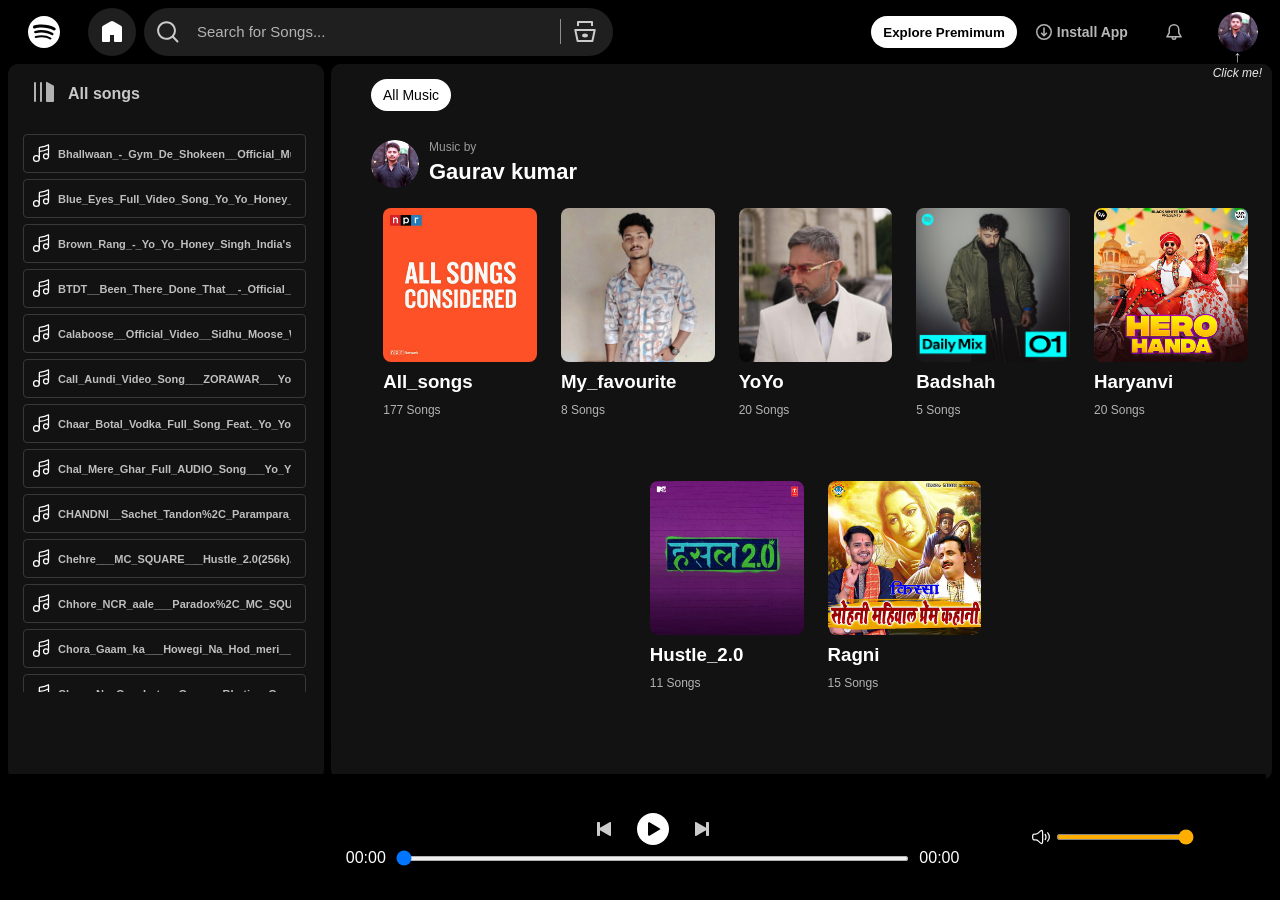
==== index.html @ 423208f3 "add equlizer" ====
<!DOCTYPE html>
<html lang="en">

<head>
    <meta charset="UTF-8">
    <meta name="viewport" content="width=device-width, initial-scale=1.0">
    <title>Gaurav's Music</title>
    <!-- Google tag (gtag.js) -->
    <script async src="https://www.googletagmanager.com/gtag/js?id=G-K8Z2J4M91L"></script>
    <script>
        window.dataLayer = window.dataLayer || [];
        function gtag() { dataLayer.push(arguments); }
        gtag('js', new Date());

        gtag('config', 'G-K8Z2J4M91L');
    </script>
    <link rel="icon" type="image/svg+xml" href="assets/Profile.png" />
    <link rel="stylesheet" href="spotify.css">
    <link rel="stylesheet" href="spotify2.css">
    <link rel="stylesheet" href="https://cdnjs.cloudflare.com/ajax/libs/font-awesome/6.7.2/css/all.min.css"
        integrity="sha512-Evv84Mr4kqVGRNSgIGL/F/aIDqQb7xQ2vcrdIwxfjThSH8CSR7PBEakCr51Ck+w+/U6swU2Im1vVX0SVk9ABhg=="
        crossorigin="anonymous" referrerpolicy="no-referrer" />
</head>

<body>

    <div id="image_open_sec">
        <div id="crose">×</div>
        <div class="profile_image all_flex">
            <img src="assets/Profile.png" alt="">
        </div>
        <h2>Hi, I am Gaurav Kumar</h2>
        <p>I’m a frontend developer passionate about creating clean, responsive, and user-friendly web applications. I
            work with HTML, CSS, JavaScript, React, and Tailwind CSS, and I’m always eager to keep learning, take on new
            challenges, and grow as a developer.</p>
        <a href="https://gaurav-kumar-03.vercel.app/" target="_blank">
            <button>Portfolio</button>
        </a>
    </div>

    <nav>
        <div class="nav_bar">
            <div class="nav_first all_flex">
                <div class="hameburger">
                    <img src="svg/hameburger.svg" alt="" class="invert">
                    <div class="red_text click_me ">
                        <p id="arrow">↑</p>
                        <em>Songs!</em>
                    </div>
                </div>
                <div class="spotify">
                    <img src="svg/spotify (1).svg" class="">
                </div>
                <div class="home">
                    <img src="svg/home.svg" alt="" class="invert">
                </div>
                <div class="serch_container">
                    <div class="serch_logo">
                        <img src="svg/serch.svg" alt="" class="invert" id="search_icon">
                    </div>
                    <div class="fst_input">
                        <input type="text" name="" id="search_input" placeholder="Search for Songs...">
                    </div>
                    <div class="browse">
                        <div class="brows_icon">
                            <img src="svg/browse.svg" alt="">
                        </div>
                    </div>
                </div>
            </div>
            <div class="next">
                <div class="btn1">
                    <button>Explore Premimum</button>
                </div>
                <div class="install all_flex">
                    <img src="svg/download.svg" alt="">
                    <div class="text">Install App</div>
                </div>
                <div class="bell all_flex">
                    <img src="svg/bell.svg" alt="">
                </div>
                <div class="login all_flex" id="profile_img">
                    <img src="assets/Profile.png" alt="" style="border-radius: 50%;">
                    <div class="click_me">
                        <p id="arrow">↑</p>
                        <em>Click me!</em>
                    </div>
                </div>
            </div>
        </div>

        <!-- search outcome -->

        <div class="search_output">
            <ul id="search_output_ul">
            </ul>
        </div>


    </nav>

    <div class="main">
        <div class="first_coloum">
            <div class="contnet_sec">
                <div class="content">
                    <div class="library">
                        <div class="lib_img">
                            <img src="svg/library.svg" alt="" class="invert">
                        </div>
                        <p class="folderName">All songs</p>
                    </div>
                    <div class="icon">
                        177 songs
                    </div>
                </div>
            </div>

            <div class="songs_sec">
                <div class="songs">
                    <ul></ul>
                </div>
            </div>
        </div>

        <div class="second_coloum">
            <div class="content2">
                <div class="sc_first">
                    <div class="buttons">
                        <div class="music">
                            <p>All Music</p>
                        </div>
                    </div>
                </div>

                <div class="scrool">

                    <div class="main_content">
                        <div class="singer">
                            <div class="img">
                                <img src="assets/Profile.png">
                            </div>
                            <div class="texxt">
                                <p>Music by</p>
                                <h1>Gaurav kumar</h1>
                            </div>
                        </div>
                    </div>
                    <div class="song_sec">

                        <!-- Dynamic data...  -->

                    </div>
                </div>
            </div>
        </div>
    </div>

    <div class="track_player">
        <div class="first">
            <div class="song_tittle">
                <p></p>
            </div>
        </div>
        <div class="second">
            <div class="top">
                <img id="previous" src="svg/left_play.svg" alt="" class="invert inv">
                <img id="play" src="svg/play1.svg" alt="">
                <img id="next" src="svg/right_play.svg" alt="" class="invert inv">
            </div>
            <div class="bottom all_flex">
                <p id="start_timing">00:00</p>
                <input type="range" id="music_seekbar" value="0">
                <p id="timing">00:00</p>
            </div>
        </div>
        <div class="third all_flex">
            <img src="svg/volumeFull.svg" alt="" class="invert" id="volume_icon">
            <input type="range" id="volume" class="volume-slider" min="0" max="1" step="0.001" value="1">
        </div>
    </div>


</body>

<script src="spotify.js"></script>

</html>
---- spotify.css ----
* {
    margin: 0;
    padding: 0;
}

body {
    background-color: #000;
    color: #fff;
    padding: 8px;
    font-family: Arial, sans-serif;
    /* position: relative; */
}

nav {
    position: relative;
}

.nav_bar {
    width: 100%;
    height: 48px;
    display: flex;
    align-items: center;
    justify-content: space-between;
}

.spotify {
    width: 72px;
    height: 48px;
    display: flex;
    justify-content: center;
    align-items: center;
}

.hameburger {
    position: relative;
}

.hameburger img {
    width: 30px;
    display: none;
}

.spotify img {
    width: 32px;
    height: 32px;
    cursor: pointer;
}

.home {
    margin: 0 0 0 8px;
    padding: 12px;
    background-color: #1f1f1f;
    border-radius: 50%;
    width: 24px;
    height: 24px;
}

.home img {
    width: 24px;
    height: 24px;
    cursor: pointer;
}

.serch_container {
    border-radius: 0 30px 30px 0;
    width: auto;
    height: 48px;
    padding: 0 8px;
    display: flex;
}

.serch_logo {
    width: 48px;
    height: 48px;
    background-color: #1f1f1f;
    border-radius: 30px 0 0 30px;
}

.serch_logo img {
    padding: 0 12px;
    width: 24px;
    height: 48px;
    filter: invert(.8);
    cursor: pointer;
}

.fst_input input {
    width: 362px;
    height: 48px;
    background-color: #1f1f1f;
    border: none;
    outline: none;
    padding-left: 5px;
    color: #fff;
}

.fst_input input::placeholder {
    color: #b3b3b3;
    font-size: 15px;
}

.browse {
    width: 54px;
    height: 48px;
    background-color: #1f1f1f;
    border-radius: 0 30px 30px 0;
}

.brows_icon {
    margin: 11px 0 0 1px;
    border-left: 1px solid rgb(141, 141, 141);
    width: 40.667px;
    height: 24.667px;
    background-color: #1f1f1f;
}

.brows_icon img {
    width: 24px;
    height: 24px;
    filter: invert(.8);
    padding: 1px 8px 0 12px;
    cursor: pointer;
}

.next {
    /* margin-left: 228.267px; */
    width: 400.667px;
    height: 48px;
    display: flex;
    align-items: center;
}

.btn1 button {
    width: 145.33px;
    height: 32px;
    background-color: #fff;
    color: #000;
    border: none;
    outline: none;
    font-weight: 700;
    border-radius: 30px;
    cursor: pointer;
}

.install {
    margin-left: 7px;
    width: 95.333px;
    height: 24px;
    padding: 4px 8px 4px 12px;
}

.install img {
    width: 16px;
    height: 16px;
    filter: invert(.7);
    cursor: pointer;
}

.install .text {
    font-weight: 700;
    font-size: 14px;
    margin-left: 5px;
    color: #ffffffb7;
    cursor: pointer;
}

.bell {
    width: 32px;
    height: 32px;
    margin-left: 14px;
    padding: 0 8px;
}

.bell img {
    width: 16px;
    height: 16px;
    filter: invert(.7);
    cursor: pointer;
}

.login {
    position: relative;
    margin-left: 7px;
    width: 70px;
    height: 48px;
}

.login img {
    width: 60%;
    cursor: pointer;
}

.main {
    display: flex;
    gap: 7px;
    margin-top: 8px;
}

.first_coloum {
    width: 25%;
    height: 79.5vh;
    border-radius: 10px;
    background-color: #121212;
}

.second_coloum {
    width: 75%;
    height: 79.5vh;
    border-radius: 10px;
    background-color: #121212;
}

.content2 {
    width: auto;
    height: auto;
    width: 100%;
    height: 76.5vh;
    border-radius: 10px;
    background-color: #121212;
}

.contnet_sec {
    width: 100%;
    height: 65px;
}

.content {
    width: 90%;
    height: 40px;
    padding: 12px 16px 8px 16px;
    display: flex;
    justify-content: space-between;
}

.library {
    width: 142px;
    height: 32px;
    padding: 4px 8px;
    display: flex;
    margin-right: 60px;
}

.lib_img {
    width: 24px;
    height: 24px;
    margin-right: 12px;
}

.lib_img img {
    width: auto;
    filter: invert(.7);
}

.library p {
    font-weight: 700;
    height: 28px;
    line-height: 28px;
    color: #ffffffc4;
}

.icon {
    width: 72px;
    font-size: 12px;
    font-weight: 500;
    display: flex;
    justify-content: center;
    align-items: center;
    opacity: 0;
    visibility: hidden;
}

.width {
    width: 32px;
    height: 32px;
}

.img_wdth {
    width: 16px;
    height: 16px;
}

.plus {
    margin: 2px 15px auto auto;
    filter: invert(.3);
}

.right {
    margin: 2px auto auto auto;
    filter: invert(.3);
}

.songs_sec {
    width: 94%;
    height: 80vh;
    padding: 5px 0px 0px 15px;
}

.songs {
    width: 100%;
    height: 62vh;
    overflow: scroll;
    overflow-x: hidden;
}

.songs ul {
    display: flex;
    flex-direction: column;
    gap: 6px;
}

.songs ul li {
    display: flex;
    align-items: center;
    overflow: hidden;
    width: 90%;
    height: 23px;
    list-style-type: decimal;
    font-size: 11px;
    padding: 7px;
    border-radius: 4px;
    cursor: pointer;
    color: #ffffffba;
    font-weight: 550;
    border: 1.5px solid rgb(56, 56, 56);
}

.songs ul li:hover {
    background-color: #242424;
    /* color: #00ff62; */
}

.music_icn img {
    margin-right: 7px;
}

.music_text {
    display: flex;
    align-items: center;
    width: 87%;
    overflow: scroll;
    scrollbar-width: none;
}

.music_text02 {
    display: flex;
    align-items: center;
    width: 93%;
    overflow: scroll;
    scrollbar-width: none;
}

.sc_first {
    width: auto;
    height: 64px;
    padding: 8px 40px 0 40px;
}

.buttons {
    width: 200px;
    height: 40px;
    padding-top: 7px;
    display: flex;
}

.buttons p {
    margin: 0 7px 0 0;
    padding: 8px 12px;
    border-radius: 20px;
    font-size: 14px;
    background-color: #454545;
}

.music p {
    background-color: #fff;
    color: #000;
}

.main_content {
    width: 80%;
    padding: 4px 40px 0 40px;
    /* border: 1px solid palegreen; */
    margin-bottom: 8px;
}

.singer {
    width: 80%;
    height: 48px;
    display: flex;
    gap: 10px;
    /* border: 1px solid rgb(0, 255, 0); */
}

.singer .img {
    width: 48px;
    height: 48px;
}

.singer .img img {
    width: 48px;
    border-radius: 50%;
}

.texxt p {
    font-size: 12px;
    filter: invert(.4);
}

.texxt h1 {
    margin-top: 5px;
    font-size: 22px;
    font-weight: 700;
}

.song_sec {
    /* border: 1px solid rgb(0, 255, 0); */
    padding-left: 28px;
    display: flex;
    flex-wrap: wrap;
    justify-content: center;
}

.scrool {
    overflow-y: scroll;
    overflow-x: hidden;
    height: auto;
    height: 67vh;
}

.song {
    /* width: 155.179px;
    height: 248.385px; */
    padding: 12px;
    border-radius: 7px;
    cursor: pointer;
    overflow: hidden;
}

.song:hover {
    background-color: #1f1f1f;
    --a: 1;
}

.song img {
    width: 153.719px;
    height: 153.719px;
    border-radius: 8px;
}

.song .txt {
    width: 153.719px;
    height: 86.667px;
    margin-top: 5px;
}

.song .txt h3 {
    margin: 5px 0 10px 0;
}

.song .txt {
    width: 100%;
}

.song .txt p {
    font-size: 12px;
    filter: invert(.3);
}

.secnd_song {
    position: relative;
}

.secnd_song i {
    position: absolute;
    top: 105px;
    right: 20px;
    background-color: #1ed760;
    color: #000000;
    border-radius: 50%;
    display: inline-flex;
    align-items: center;
    justify-content: center;
    width: 50px;
    height: 50px;
    opacity: var(--a);
    transition: all .1s ease-out;
    box-shadow: 0 8px 9px rgba(0, 0, 0, .5);
}

.track_player {
    z-index: 1000;
    margin-top: 2px;
    width: 99%;
    height: 14vh;
    display: flex;
    align-items: center;
    justify-content: center;
    position: fixed;
    bottom: 0px;
    left: -1px;
    overflow: hidden;
    background-color: rgb(0, 0, 0);
}

.first {
    width: 25%;
    height: 51.333px;
    padding: 10px 20px;
}

.song_tittle {
    width: 85%;
    overflow: scroll;
    scrollbar-width: none;
}

.song_tittle p {
    font-size: 12px;
    font-weight: 500;
}

.second {
    width: 50%;
    height: 61.333px;
}

.third {
    width: 25%;
    height: 61.333px;
    gap: 5px;
}

.top {
    margin: 7px 0 4px 0;
    height: 32px;
    display: flex;
    justify-content: center;
    align-items: center;
    gap: 25px;
}

.bottom {
    gap: 10px;
}

#music_seekbar {
    width: 84%;
    cursor: pointer;
    height: 5px;
}

.top img {
    width: 16px;
    height: 16px;
    cursor: pointer;
}

.top :nth-child(2) {
    padding: 8px;
    border-radius: 50%;
    background-color: #fff;
}

#volume_icon {
    cursor: pointer;
}

.volume-slider {
    cursor: pointer;
    height: 5.5px;
    width: 45%;
    accent-color: rgb(255, 174, 0);
}


/* image open sec */


#image_open_sec {
    display: flex;
    flex-direction: column;
    justify-self: center;
    align-items: center;
    position: absolute;
    gap: 5px;
    width: 25%;
    top: 70px;
    right: 30px;
    z-index: 1000;
    color: rgb(255, 255, 255);
    background: rgba(37, 24, 74, 0.306);
    padding: 20px;
    border-radius: 20px;
    backdrop-filter: blur(20px);
    opacity: 0;
    visibility: hidden;
    transition: opacity 0.3s ease-in-out, visibility 0.3s ease-in-out;
}



#image_open_sec.show {
    opacity: 1;
    visibility: visible;
}

.profile_image img {
    width: 70%;
    cursor: pointer;
    border: 3px solid blue;
    border-radius: 50%;
    /* box-shadow: 0 2px 5px rgba(215 115 255, .6); */
}

#image_open_sec p {
    font-size: 12px;
}

#image_open_sec h2 {
    color: #8353d6;
}

#image_open_sec button {
    cursor: pointer;
    padding: 5px 10px;
    background: linear-gradient(90deg, rgb(130, 69, 236), rgb(168, 85, 247));
    border: none;
    outline: none;
    border-radius: 7px;
    color: #fff;
    font-weight: 550;
    margin-top: 10px;
    box-shadow: 0 0 2px #8245ec, 0 0 2px #8245ec, 0 0 40px #8245ec
}

#image_open_sec button:hover {
    transition: all ease-in-out;
    transition-duration: 300ms;

    transform: scale(1.05);
}

#crose {
    position: absolute;
    font-size: 35px;
    cursor: pointer;
    top: 5px;
    right: 18px;
    color: #ffffffc8;
}

#crose:hover {
    color: red;
}

.click_me {
    position: absolute;
    top: 40px;
    right: 10px;
    display: flex;
    flex-direction: column;
    align-items: center;
    opacity: 0;
    visibility: hidden;
    transition: opacity 0.3s ease-in-out, visibility 0.3s ease-in-out;
}

.click_me.show {
    opacity: 1;
    visibility: visible;
}

.click_me em {
    font-size: 12px;
    font-weight: 300;
    color: rgb(235, 235, 235);
}

#arrow {
    font-size: 16px;
    font-weight: 900;
    color: rgb(205, 205, 205);
}

.trackk {
    display: flex;
    white-space: nowrap;
}

.red_text {
    right: 100px;
    top: 25px;
}
---- spotify2.css ----
.invert {
  filter: invert(1);
}

:root {
  --a: 0;
}

.inv {
  filter: invert(.8);
}

.opicty {
  fill: currentcolor;
}

.all_flex {
  display: flex;
  justify-content: center;
  align-items: center;
}

::-webkit-scrollbar {
  width: 8px;
}

::-webkit-scrollbar-track {
  background: #00000092;
}

::-webkit-scrollbar-thumb {
  background: #797979;
  border-radius: 10px;
}

::-webkit-scrollbar-thumb:hover {
  background: #3086a9;
  cursor: pointer;
}


/* search outcome____________________________________________________________  */

.search_output {
  background-color: rgba(0, 0, 0, 0.795);
  backdrop-filter: blur(20px);
  width: 44%;
  padding: 10px 15px;
  position: absolute;
  top: 53px;
  left: 80px;
  border-radius: 0 0 5px 5px;
  overflow-y: scroll;
  overflow-x: hidden;
  max-height: 50vh;
  z-index: 1;
  opacity: 0;
  visibility: hidden;
  transition: opacity 0.3s ease-in-out, visibility 0.3s ease-in-out;
}

.search_output.show {
  opacity: 1;
  visibility: visible;
}

.search_output ul {
  list-style: none;
  margin-top: 10px;
  display: flex;
  flex-direction: column;
  gap: 5px;
}

.search_output ul li {
  border: 1.5px solid rgb(103, 103, 103);
  border-radius: 3px;
  padding: 5px;
  font-weight: 550;
  font-size: 11px;
  overflow: scroll;
  scrollbar-width: none;
  display: flex;
  align-items: center;
  cursor: pointer;
}

.search_output ul li:hover {
  background-color: rgba(255, 255, 255, 0.1);
}

.no_result {
  color: red;
}


.active-song {
  color: #1ed760 !important;
  /* bright green text */
  font-weight: 600;
}

.active-song-icon {
  filter: hue-rotate(80deg) brightness(1.5);
  /* optional effect */
}



/* equalizer animation */
.equalizer {
  display: inline-block;
  margin: auto 7px auto 3px;
  width: 17px;
  height: 17px;
  position: relative;
}

.equalizer span {
  position: absolute;
  bottom: 0;
  width: 3px;
  background: gold;
  /* color of bars */
  animation: bounce 0.8s infinite ease-in-out;
}

.equalizer span:nth-child(1) {
  left: 0px;
  animation-delay: -0.2s;
}

.equalizer span:nth-child(2) {
  left: 5px;
  animation-delay: -0.4s;
}

.equalizer span:nth-child(3) {
  left: 10px;
  animation-delay: -0.6s;
}

@keyframes bounce {

  0%,
  100% {
    height: 3px;
  }

  50% {
    height: 12px;
  }
}

/* paused animation state */
.equalizer.paused span {
  animation-play-state: paused;
}



/* All media queries for responsivenes________________________________________  */



@media (max-width: 1035px) {
  .red_text {
    right: 0;
    top: 25px;
  }

  .icon {
    opacity: .6;
    visibility: visible;
  }

  .first_coloum {
    position: absolute;
    left: -120%;
    transition: all .6s ease-in-out;
    z-index: 1;
    width: 500px;
    height: 93vh;
  }

  #image_open_sec {
    width: 40%;
  }

  .btn1 {
    display: none;
  }

  .songs_sec,
  .songs {
    height: 68vh;
  }

  .second_coloum {
    width: 100%;
  }

  .next {
    margin-left: auto;
  }

  .seekbar1,
  .seekbar {
    width: 100%;
  }

  .track_player {
    display: flex;
    justify-content: center;
    align-items: center;
    width: 100%;
  }

  .next {
    width: auto;
  }

  .nav_bar {
    width: auto;
  }

  .sc_first {
    width: auto;
  }

  .fst_input input {
    width: auto;
  }

  .scrool {
    overflow-y: scroll;
    overflow-x: hidden;
    scrollbar-width: none;
  }

  .singer {
    width: 100%;
  }

  .texxt p {
    font-size: 18px;
  }

  .hameburger img {
    display: block;
  }
}

@media (max-width: 900px) {
  .song_tittle p {
    white-space: nowrap;
  }

  .top {
    margin: 0 0 5px 0;
  }

  .first {
    display: flex;
    justify-content: center;
    align-items: center;
    width: 100%;
    overflow: scroll;
    scrollbar-width: none;
    padding: 0px;
  }

  .second {
    width: 80%;
  }

  .third {
    width: 50%;
  }

  .seekbar1,
  .seekbar {
    width: 400px;
  }

  .song_tittle {
    display: flex;
    justify-content: center;
    align-items: center;
    overflow: scroll;
    scrollbar-width: none;
  }

  .track_player {
    flex-direction: column;
  }
}

@media (max-width: 720px) {

  .install {
    display: none;
  }
}

@media (max-width: 590px) {
  .song_tittle {
    justify-content: start;
  }

  .serch_logo {
    display: none;
  }

  .bell {
    display: none;
  }


  #search_input {
    border-radius: 25px;
  }

  .browse {
    display: none;
  }

  .serch_logo {
    border-radius: 30px;
  }


  .serch_container.active .fst_input input {
    display: block;
    width: 120%;
  }

}

@media (max-width: 500px) {
  .home {
    display: none;
  }

  .first_coloum {
    width: 100%;
  }

  .search_output {
    width: 65%;
  }
}

@media (max-width: 450px) {
  #image_open_sec {
    width: 60%;
    top: 65px;
    right: 20px;
    border-radius: 10px;
  }

  #start_timing,
  #timing {
    font-size: 12px;
  }

  .spotify,
  .main_content {
    display: none;
  }

  #music_seekbar {
    height: 4px;
  }

  .nav_bar {
    width: 100%;
  }

  .nav_first {
    width: 100%;
    display: flex;
    align-items: center;
    justify-content: space-around;
  }

  .hameburger {
    position: absolute;
    top: 5px;
    left: -5px;
  }

  .volume-slider {
    height: 5px;
  }

  .next {
    margin: 0;
  }

  .first_coloum {
    width: 100%;
  }

  .texxt h1 {
    margin-top: 5px;
    font-size: 16px;
    font-weight: 600;
  }

  .texxt p {
    font-size: 14px;
  }

  .sc_first {
    width: auto;
    height: 35px;
    padding: 8px 20px 0 30px;
  }

  .song_sec {
    padding-left: 0px;
  }

  #search_input {
    border-radius: 50px;
    padding-left: 10px;
  }

  .buttons {
    padding-top: 0;
  }

  .song_sec {
    padding-bottom: 10px;
  }

  .scrool {

    height: 71vh;

    .main_content {
      height: auto;
    }

    .song {
      width: 43%;
      height: auto;
      padding: 20px 10px 0 10px;
    }

    .song img {
      width: 100%;
      height: auto;
    }

    .secnd_song i {
      width: 50px;
      top: 116px;
      right: 20px;
    }

  }
}


@media (max-width: 380px) {
  .search_output {
    top: 53px;
    left: 60px;
    width: 65%;
  }

  .secnd_song i {
    width: 50px;
    top: 80px;
    right: 20px;
  }

  .serch_logo {
    display: none;
  }

  .spotify {
    display: none;
  }

  .scrool .song {
    width: 40%;
  }

  .first_coloum {
    width: 100%;
  }

  .login {
    margin: 0;
  }

  .login {
    width: 52px;
  }

  .spotify {
    width: 46px;
  }

  .next {
    margin-left: 0px;
  }
}
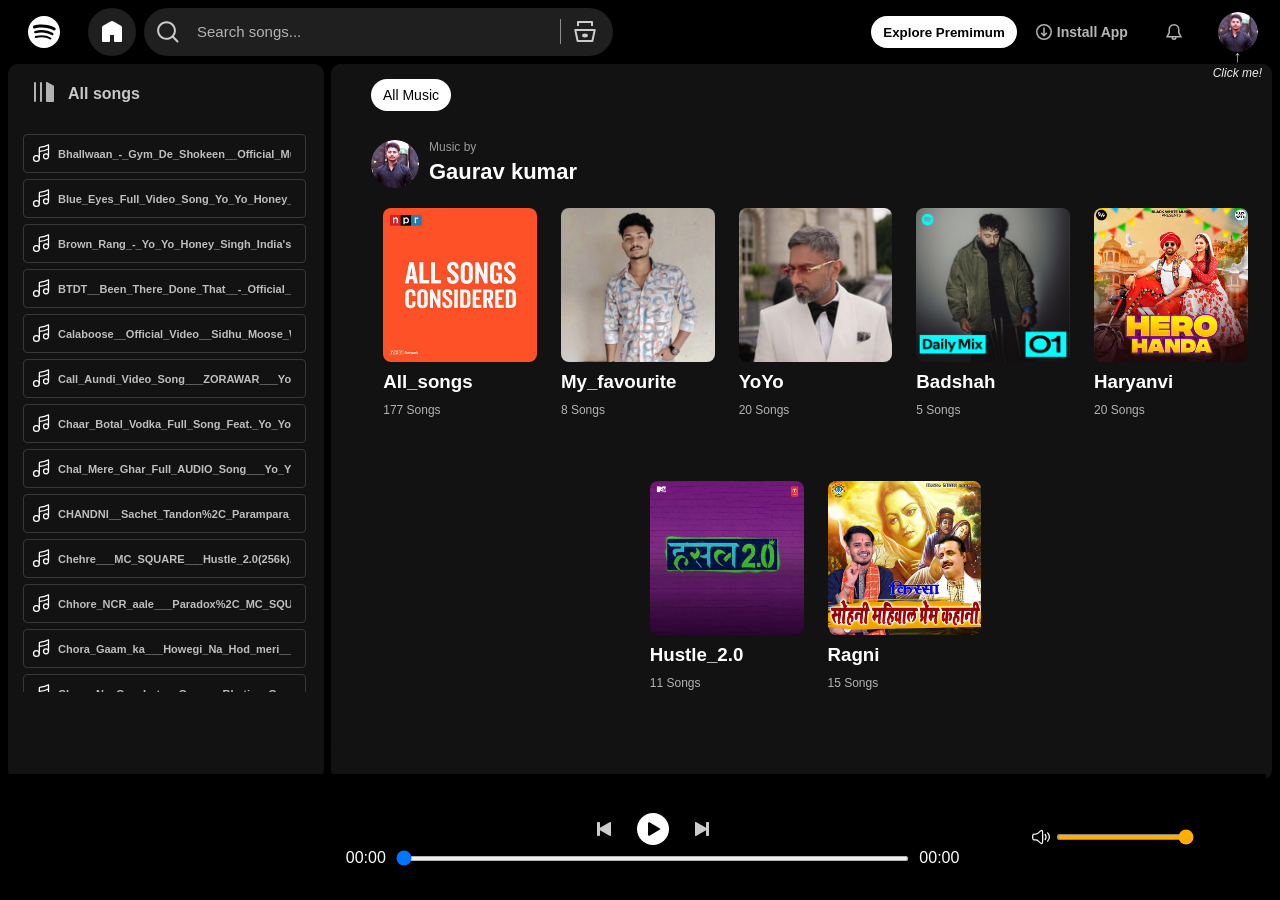
==== commit a55f788b: "enhance search fun" ====
--- a/index.html
+++ b/index.html
@@ -59,7 +59,7 @@
                         <img src="svg/serch.svg" alt="" class="invert" id="search_icon">
                     </div>
                     <div class="fst_input">
-                        <input type="text" name="" id="search_input" placeholder="Search for Songs...">
+                        <input type="text" name="" id="search_input" placeholder="Search songs...">
                     </div>
                     <div class="browse">
                         <div class="brows_icon">
--- a/spotify.css
+++ b/spotify.css
@@ -67,6 +67,7 @@
     height: 48px;
     padding: 0 8px;
     display: flex;
+    align-items: center;
 }
 
 .serch_logo {
@@ -98,6 +99,8 @@
     color: #b3b3b3;
     font-size: 15px;
 }
+
+
 
 .browse {
     width: 54px;
@@ -123,7 +126,6 @@
 }
 
 .next {
-    /* margin-left: 228.267px; */
     width: 400.667px;
     height: 48px;
     display: flex;
--- a/spotify2.css
+++ b/spotify2.css
@@ -53,7 +53,7 @@
   overflow-y: scroll;
   overflow-x: hidden;
   max-height: 50vh;
-  z-index: 1;
+  z-index: 10000;
   opacity: 0;
   visibility: hidden;
   transition: opacity 0.3s ease-in-out, visibility 0.3s ease-in-out;
@@ -165,7 +165,7 @@
 
 @media (max-width: 1035px) {
   .red_text {
-    right: 0;
+    right: -9px;
     top: 25px;
   }
 
@@ -308,17 +308,53 @@
     justify-content: start;
   }
 
-  .serch_logo {
-    display: none;
+
+  .fst_input {
+    display: none;
+    transition: all 0.3s ease;
+  }
+
+  .serch_container.active .fst_input {
+    display: block;
+    animation: slideIn 0.3s ease-in-out forwards;
+  }
+
+  .serch_container.active .serch_logo {
+    display: none;
+  }
+
+  .fst_input input {
+    height: 40px;
+    color: #b3b3b3;
+    background: #0c0c0c00;
+    border-left: 1px solid #ffffff7a;
+    border-bottom: 1px solid #ffffff7a;
+    border-top: none;
+    border-right: none;
+    border-radius: 50px;
+    padding: 0 12px;
+    font-size: 14px;
+  }
+
+  .fst_input input::placeholder {
+    color: #b3b3b3ac;
+    font-size: 14px;
+  }
+
+  @keyframes slideIn {
+    from {
+      opacity: 0;
+      transform: translateX(-20px);
+    }
+
+    to {
+      opacity: 1;
+      transform: translateX(0);
+    }
   }
 
   .bell {
     display: none;
-  }
-
-
-  #search_input {
-    border-radius: 25px;
   }
 
   .browse {
@@ -331,8 +367,7 @@
 
 
   .serch_container.active .fst_input input {
-    display: block;
-    width: 120%;
+    width: 105%;
   }
 
 }
@@ -359,6 +394,17 @@
     border-radius: 10px;
   }
 
+  .serch_logo {
+    background-color: #00000000;
+    height: 50px;
+    width: 35px;
+  }
+
+  .serch_logo img {
+    padding-right: 0;
+    width: 56%;
+  }
+
   #start_timing,
   #timing {
     font-size: 12px;
@@ -381,7 +427,8 @@
     width: 100%;
     display: flex;
     align-items: center;
-    justify-content: space-around;
+    justify-content: flex-end;
+    overflow: hidden;
   }
 
   .hameburger {
@@ -461,6 +508,10 @@
     }
 
   }
+
+  .serch_container {
+    padding: 0;
+  }
 }
 
 
@@ -471,15 +522,16 @@
     width: 65%;
   }
 
+  .fst_input {
+    width: 140px;
+  }
+
   .secnd_song i {
     width: 50px;
     top: 80px;
     right: 20px;
   }
 
-  .serch_logo {
-    display: none;
-  }
 
   .spotify {
     display: none;
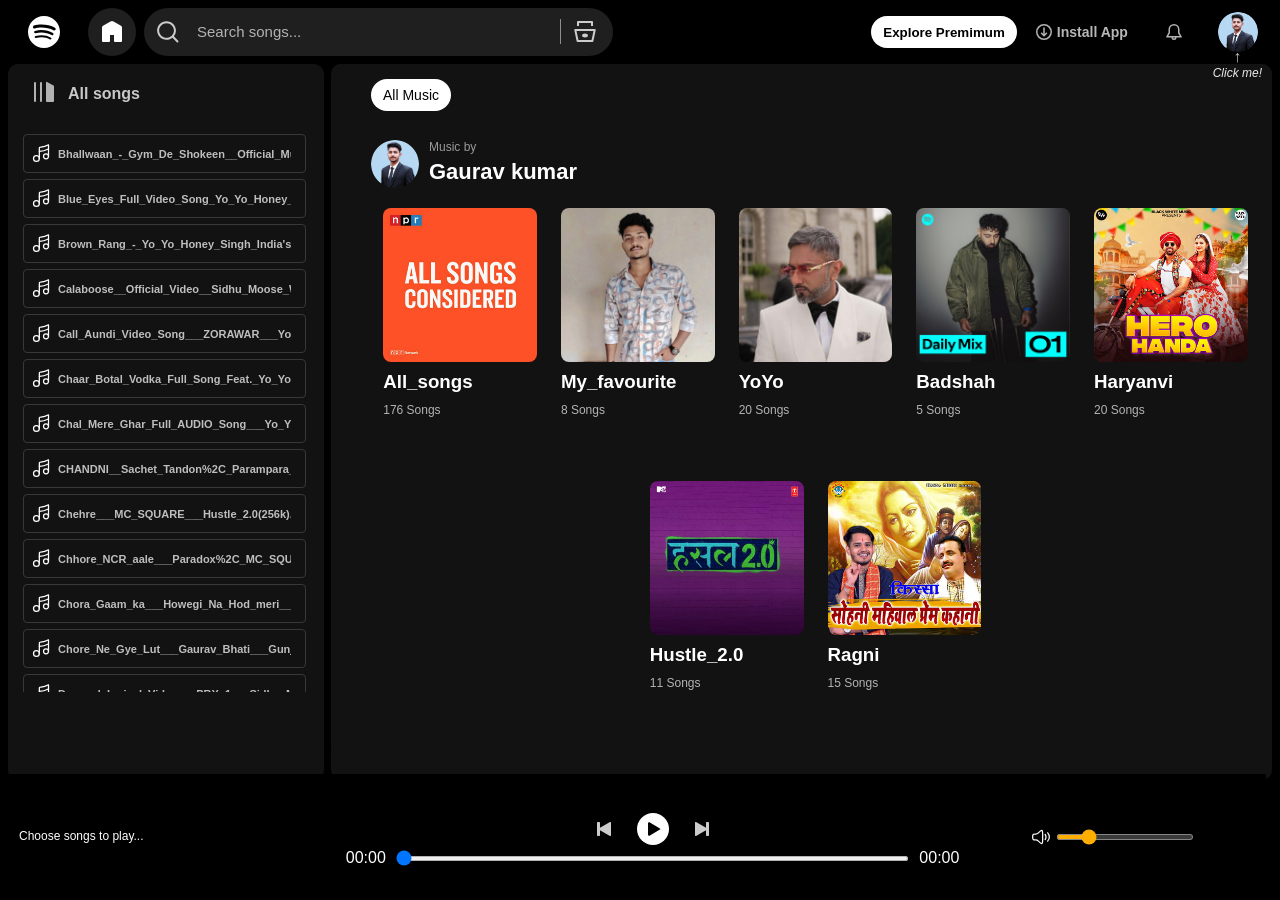
==== commit e765bcdd: "change profile" ====
--- a/index.html
+++ b/index.html
@@ -158,7 +158,7 @@
     <div class="track_player">
         <div class="first">
             <div class="song_tittle">
-                <p></p>
+                <p>Choose songs to play...</p>
             </div>
         </div>
         <div class="second">
@@ -175,7 +175,7 @@
         </div>
         <div class="third all_flex">
             <img src="svg/volumeFull.svg" alt="" class="invert" id="volume_icon">
-            <input type="range" id="volume" class="volume-slider" min="0" max="1" step="0.001" value="1">
+            <input type="range" id="volume" class="volume-slider" min="0" max="1" step="0.001" value=".2">
         </div>
     </div>
 
--- a/spotify.css
+++ b/spotify.css
@@ -328,7 +328,6 @@
 
 .songs ul li:hover {
     background-color: #242424;
-    /* color: #00ff62; */
 }
 
 .music_icn img {
@@ -380,7 +379,6 @@
 .main_content {
     width: 80%;
     padding: 4px 40px 0 40px;
-    /* border: 1px solid palegreen; */
     margin-bottom: 8px;
 }
 
@@ -389,7 +387,6 @@
     height: 48px;
     display: flex;
     gap: 10px;
-    /* border: 1px solid rgb(0, 255, 0); */
 }
 
 .singer .img {
@@ -414,7 +411,6 @@
 }
 
 .song_sec {
-    /* border: 1px solid rgb(0, 255, 0); */
     padding-left: 28px;
     display: flex;
     flex-wrap: wrap;
@@ -429,8 +425,6 @@
 }
 
 .song {
-    /* width: 155.179px;
-    height: 248.385px; */
     padding: 12px;
     border-radius: 7px;
     cursor: pointer;
@@ -507,6 +501,7 @@
     width: 25%;
     height: 51.333px;
     padding: 10px 20px;
+    line-height: 51.333px;
 }
 
 .song_tittle {
@@ -518,6 +513,7 @@
 .song_tittle p {
     font-size: 12px;
     font-weight: 500;
+    white-space: nowrap;
 }
 
 .second {
--- a/spotify2.css
+++ b/spotify2.css
@@ -165,7 +165,7 @@
 
 @media (max-width: 1035px) {
   .red_text {
-    right: -9px;
+    right: -4px;
     top: 25px;
   }
 
@@ -394,6 +394,10 @@
     border-radius: 10px;
   }
 
+  .click_me {
+    right: -5px;
+  }
+
   .serch_logo {
     background-color: #00000000;
     height: 50px;
@@ -457,6 +461,11 @@
 
   .texxt p {
     font-size: 14px;
+  }
+
+  .login {
+    margin-right: 4px;
+    justify-content: end;
   }
 
   .sc_first {
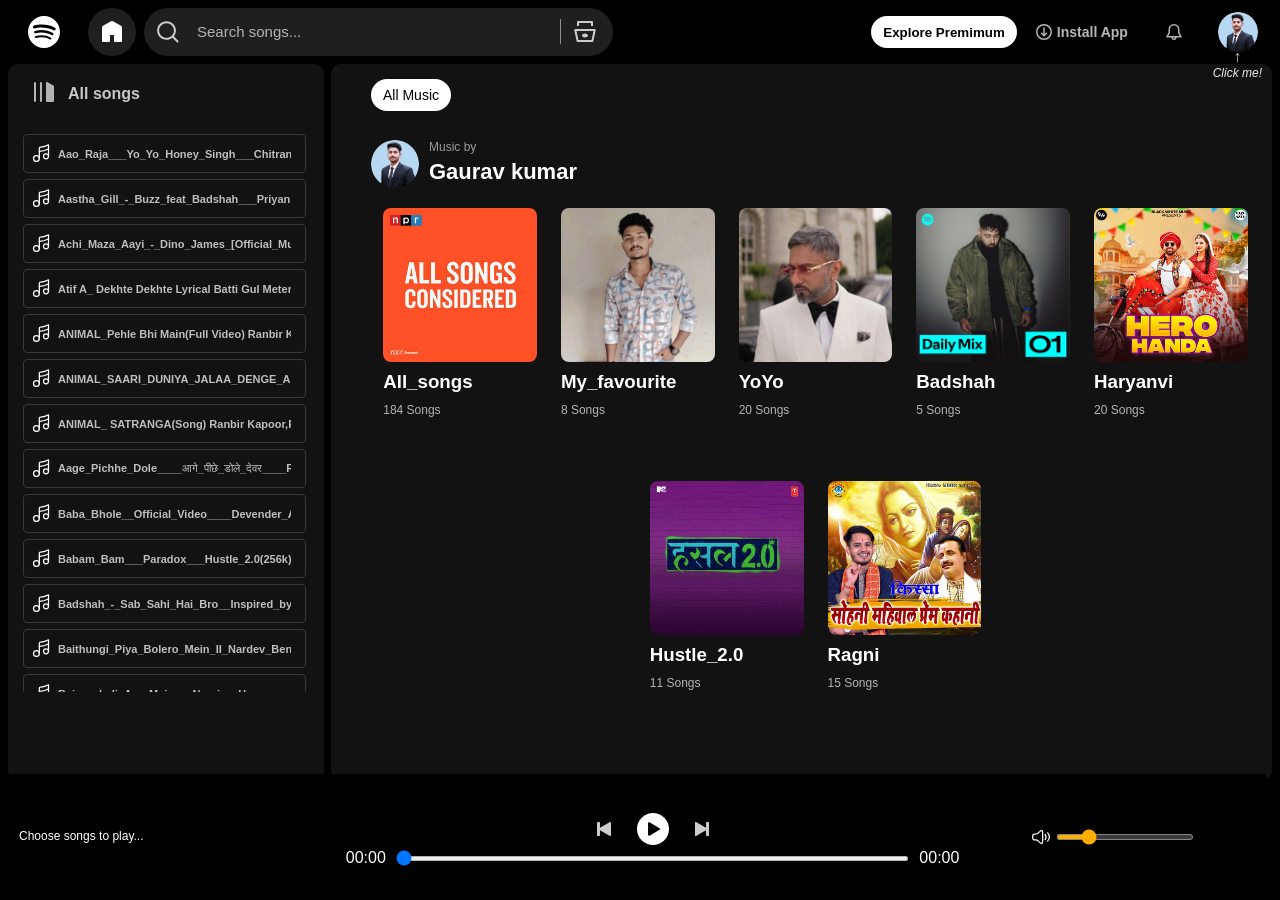
==== commit d8d04740: "last commit" ====
--- a/index.html
+++ b/index.html
@@ -110,7 +110,7 @@
                         <p class="folderName">All songs</p>
                     </div>
                     <div class="icon">
-                        177 songs
+                        184 songs
                     </div>
                 </div>
             </div>
--- a/spotify.css
+++ b/spotify.css
@@ -585,7 +585,7 @@
     right: 30px;
     z-index: 1000;
     color: rgb(255, 255, 255);
-    background: rgba(37, 24, 74, 0.306);
+    background: rgba(30, 18, 63, 0.466);
     padding: 20px;
     border-radius: 20px;
     backdrop-filter: blur(20px);
@@ -606,7 +606,6 @@
     cursor: pointer;
     border: 3px solid blue;
     border-radius: 50%;
-    /* box-shadow: 0 2px 5px rgba(215 115 255, .6); */
 }
 
 #image_open_sec p {
@@ -614,7 +613,7 @@
 }
 
 #image_open_sec h2 {
-    color: #8353d6;
+    color: #8858db;
 }
 
 #image_open_sec button {
--- a/spotify2.css
+++ b/spotify2.css
@@ -388,10 +388,25 @@
 
 @media (max-width: 450px) {
   #image_open_sec {
-    width: 60%;
-    top: 65px;
-    right: 20px;
+    width: 65%;
+    top: 64px;
+    right: 9px;
+    gap: 10px;
     border-radius: 10px;
+  }
+
+  #image_open_sec h2 {
+    font-size: 22px;
+  }
+
+  #image_open_sec button {
+    padding: 8px 20px;
+    margin: 10px auto 5px auto;
+  }
+
+  .profile_image img {
+    width: 75%;
+    margin-top: 5px;
   }
 
   .click_me {
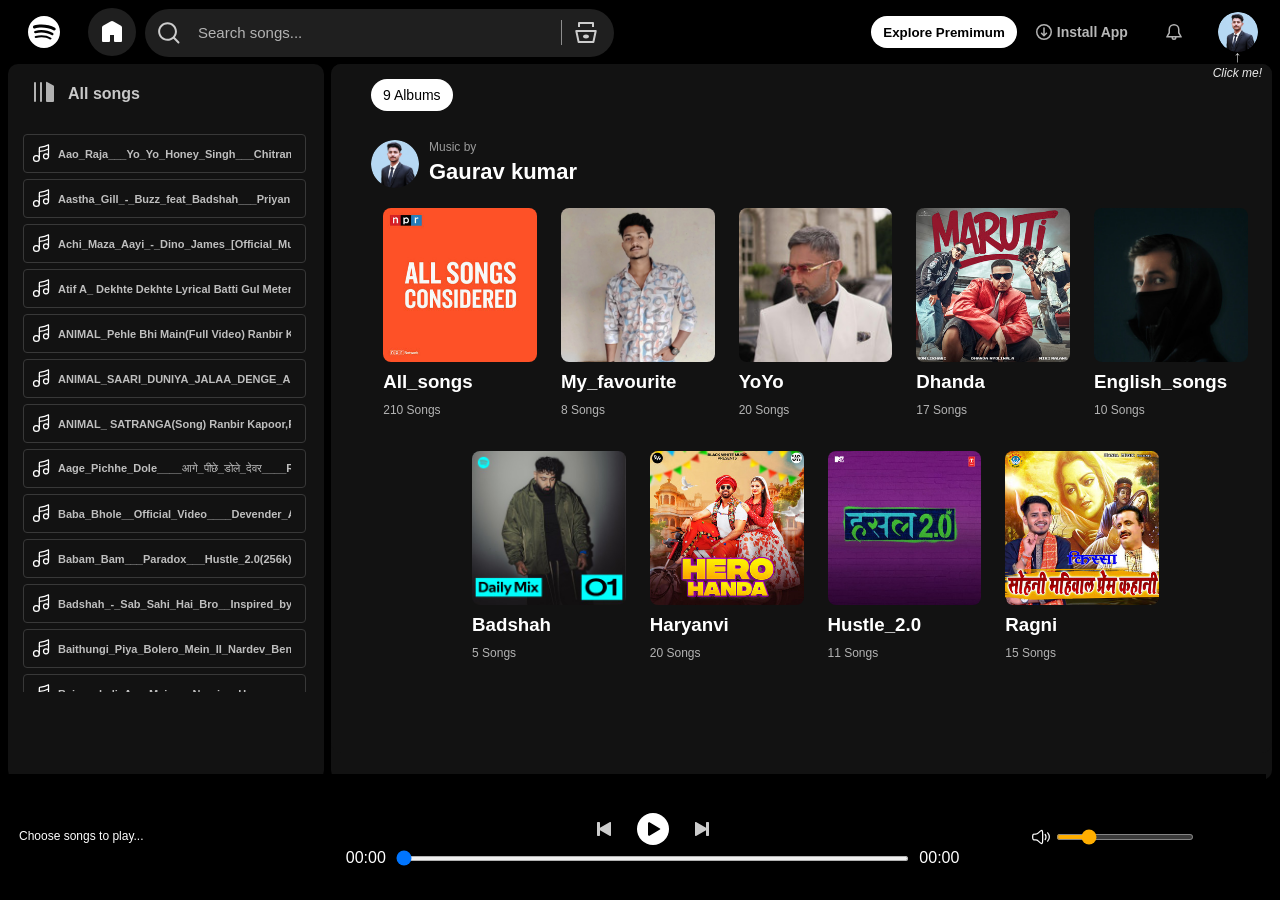
==== commit ecd66c55: "add two more albums" ====
--- a/index.html
+++ b/index.html
@@ -39,10 +39,11 @@
     </div>
 
     <nav>
+
         <div class="nav_bar">
             <div class="nav_first all_flex">
                 <div class="hameburger">
-                    <img src="svg/hameburger.svg" alt="" class="invert">
+                    <img src="svg/hameburger.svg" alt="songs">
                     <div class="red_text click_me ">
                         <p id="arrow">↑</p>
                         <em>Songs!</em>
@@ -55,15 +56,17 @@
                     <img src="svg/home.svg" alt="" class="invert">
                 </div>
                 <div class="serch_container">
-                    <div class="serch_logo">
-                        <img src="svg/serch.svg" alt="" class="invert" id="search_icon">
-                    </div>
-                    <div class="fst_input">
-                        <input type="text" name="" id="search_input" placeholder="Search songs...">
-                    </div>
-                    <div class="browse">
-                        <div class="brows_icon">
-                            <img src="svg/browse.svg" alt="">
+                    <div class="inner_search">
+                        <div class="serch_logo">
+                            <img src="svg/serch.svg" alt="" class="invert" id="search_icon">
+                        </div>
+                        <div class="fst_input">
+                            <input type="text" name="" id="search_input" placeholder="Search songs...">
+                        </div>
+                        <div class="browse">
+                            <div class="brows_icon">
+                                <img src="svg/browse.svg" alt="">
+                            </div>
                         </div>
                     </div>
                 </div>
@@ -101,6 +104,9 @@
 
     <div class="main">
         <div class="first_coloum">
+            <div id="hide_navbar">
+                <img src="svg/previous.svg" alt="close" class="invert">
+            </div>
             <div class="contnet_sec">
                 <div class="content">
                     <div class="library">
@@ -110,7 +116,7 @@
                         <p class="folderName">All songs</p>
                     </div>
                     <div class="icon">
-                        184 songs
+                        210 songs
                     </div>
                 </div>
             </div>
@@ -127,7 +133,7 @@
                 <div class="sc_first">
                     <div class="buttons">
                         <div class="music">
-                            <p>All Music</p>
+                            <p></p>
                         </div>
                     </div>
                 </div>
--- a/spotify.css
+++ b/spotify.css
@@ -38,6 +38,7 @@
 .hameburger img {
     width: 30px;
     display: none;
+    filter: invert(.8);
 }
 
 .spotify img {
@@ -53,12 +54,18 @@
     border-radius: 50%;
     width: 24px;
     height: 24px;
+    cursor: pointer;
+    transition: all .2s ease-in-out;
+}
+
+.home:hover {
+    transform: scale(1.15);
+    background-color: #303030;
 }
 
 .home img {
     width: 24px;
     height: 24px;
-    cursor: pointer;
 }
 
 .serch_container {
@@ -66,8 +73,19 @@
     width: auto;
     height: 48px;
     padding: 0 8px;
-    display: flex;
-    align-items: center;
+}
+.inner_search {
+    position: relative;
+    display: flex;
+    align-items: center;
+    border-radius: 30px;
+    border: 1.5px solid rgba(128, 128, 128, 0);
+    transition: all 0.2s ease-in-out;
+}
+
+
+.inner_search:hover {
+    border: 1.5px solid gray;
 }
 
 .serch_logo {
@@ -190,6 +208,11 @@
 .login img {
     width: 60%;
     cursor: pointer;
+    transition: all .2s ease-in-out;
+}
+
+.login img:hover {
+    transform: scale(1.15);
 }
 
 .main {
@@ -199,6 +222,7 @@
 }
 
 .first_coloum {
+    position: relative;
     width: 25%;
     height: 79.5vh;
     border-radius: 10px;
@@ -235,11 +259,9 @@
 }
 
 .library {
-    width: 142px;
     height: 32px;
     padding: 4px 8px;
     display: flex;
-    margin-right: 60px;
 }
 
 .lib_img {
@@ -374,6 +396,7 @@
 .music p {
     background-color: #fff;
     color: #000;
+    font-weight: 500;
 }
 
 .main_content {
@@ -411,7 +434,7 @@
 }
 
 .song_sec {
-    padding-left: 28px;
+    padding: 0 0 30px 28px;
     display: flex;
     flex-wrap: wrap;
     justify-content: center;
@@ -420,7 +443,6 @@
 .scrool {
     overflow-y: scroll;
     overflow-x: hidden;
-    height: auto;
     height: 67vh;
 }
 
@@ -444,7 +466,7 @@
 
 .song .txt {
     width: 153.719px;
-    height: 86.667px;
+    height: 56.667px;
     margin-top: 5px;
 }
 
@@ -686,4 +708,14 @@
 .red_text {
     right: 100px;
     top: 25px;
+}
+
+#hide_navbar img {
+    position: absolute;
+    width: 35px;
+    color: rgba(255, 255, 255, 0.715);
+    background-color: #bbbbbbc7;
+    border-radius: 50%;
+    padding: 5px;
+    display: none;
 }
--- a/spotify2.css
+++ b/spotify2.css
@@ -25,16 +25,16 @@
 }
 
 ::-webkit-scrollbar-track {
-  background: #00000092;
+  background: #121212;
 }
 
 ::-webkit-scrollbar-thumb {
-  background: #797979;
-  border-radius: 10px;
+  background: #313131;
+  border-radius: 4px;
 }
 
 ::-webkit-scrollbar-thumb:hover {
-  background: #3086a9;
+  background: #349cc5;
   cursor: pointer;
 }
 
@@ -169,6 +169,12 @@
     top: 25px;
   }
 
+  #hide_navbar img {
+    right: -46px;
+    top: 40%;
+    display: block;
+  }
+
   .icon {
     opacity: .6;
     visibility: visible;
@@ -308,6 +314,9 @@
     justify-content: start;
   }
 
+  .inner_search:hover {
+    border: none;
+  }
 
   .fst_input {
     display: none;
@@ -325,10 +334,10 @@
 
   .fst_input input {
     height: 40px;
-    color: #b3b3b3;
+    color: #bdbdbd;
     background: #0c0c0c00;
-    border-left: 1px solid #ffffff7a;
-    border-bottom: 1px solid #ffffff7a;
+    border-left: 1.5px solid #ffffff96;
+    border-bottom: 1.5px solid #ffffff96;
     border-top: none;
     border-right: none;
     border-radius: 50px;
@@ -337,7 +346,7 @@
   }
 
   .fst_input input::placeholder {
-    color: #b3b3b3ac;
+    color: #cacacad4;
     font-size: 14px;
   }
 
@@ -378,11 +387,15 @@
   }
 
   .first_coloum {
-    width: 100%;
-  }
-
-  .search_output {
-    width: 65%;
+    width: 75%;
+  }
+
+  .songs_sec {
+    padding: 0 0 0 10px;
+  }
+
+  .content {
+    padding: 12px 16px 8px 5px;
   }
 }
 
@@ -413,10 +426,28 @@
     right: -5px;
   }
 
+  .library {
+    margin: 0;
+    padding: 4px 0 4px 5px;
+  }
+
+  .icon {
+    width: auto;
+  }
+
+  .buttons {
+    width: auto;
+  }
+
+  * {
+    scrollbar-width: thin;
+  }
+
   .serch_logo {
     background-color: #00000000;
     height: 50px;
     width: 35px;
+    margin: -3px 10px auto auto;
   }
 
   .serch_logo img {
@@ -464,10 +495,6 @@
     margin: 0;
   }
 
-  .first_coloum {
-    width: 100%;
-  }
-
   .texxt h1 {
     margin-top: 5px;
     font-size: 16px;
@@ -480,7 +507,13 @@
 
   .login {
     margin-right: 4px;
+    margin-left: 0;
     justify-content: end;
+    width: 50px;
+  }
+
+  .login img {
+    width: 80%;
   }
 
   .sc_first {
@@ -494,8 +527,14 @@
   }
 
   #search_input {
+    margin-top: 5px;
     border-radius: 50px;
     padding-left: 10px;
+  }
+
+  .search_output {
+    top: 53px;
+    width: 65%;
   }
 
   .buttons {
@@ -550,6 +589,10 @@
     width: 140px;
   }
 
+  .folderName {
+    font-size: 15px;
+  }
+
   .secnd_song i {
     width: 50px;
     top: 80px;
@@ -565,10 +608,6 @@
     width: 40%;
   }
 
-  .first_coloum {
-    width: 100%;
-  }
-
   .login {
     margin: 0;
   }
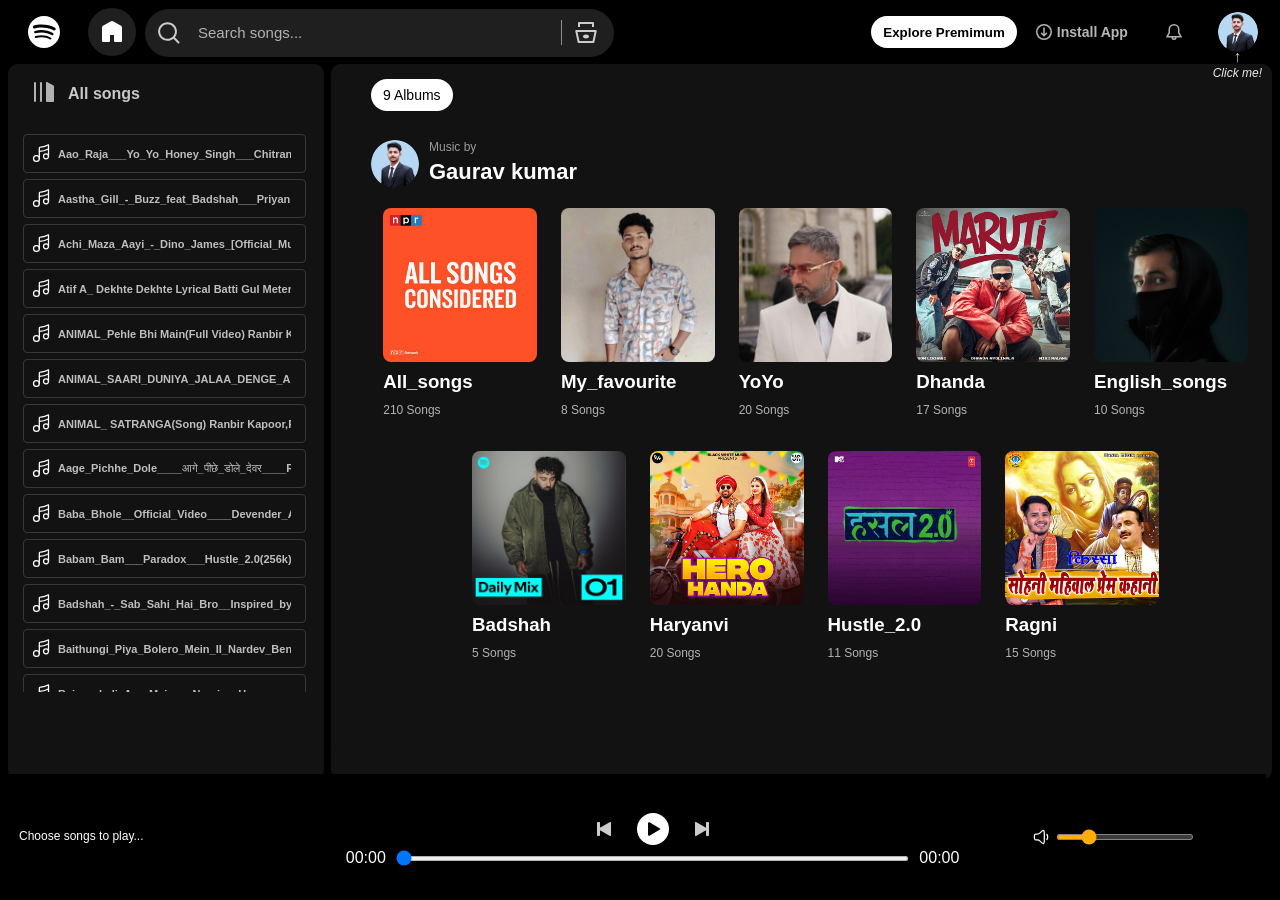
==== commit e1fd0336: "change readme" ====
--- a/index.html
+++ b/index.html
@@ -180,7 +180,7 @@
             </div>
         </div>
         <div class="third all_flex">
-            <img src="svg/volumeFull.svg" alt="" class="invert" id="volume_icon">
+            <img src="svg/volumeHalf.svg" alt="" class="invert" id="volume_icon">
             <input type="range" id="volume" class="volume-slider" min="0" max="1" step="0.001" value=".2">
         </div>
     </div>
